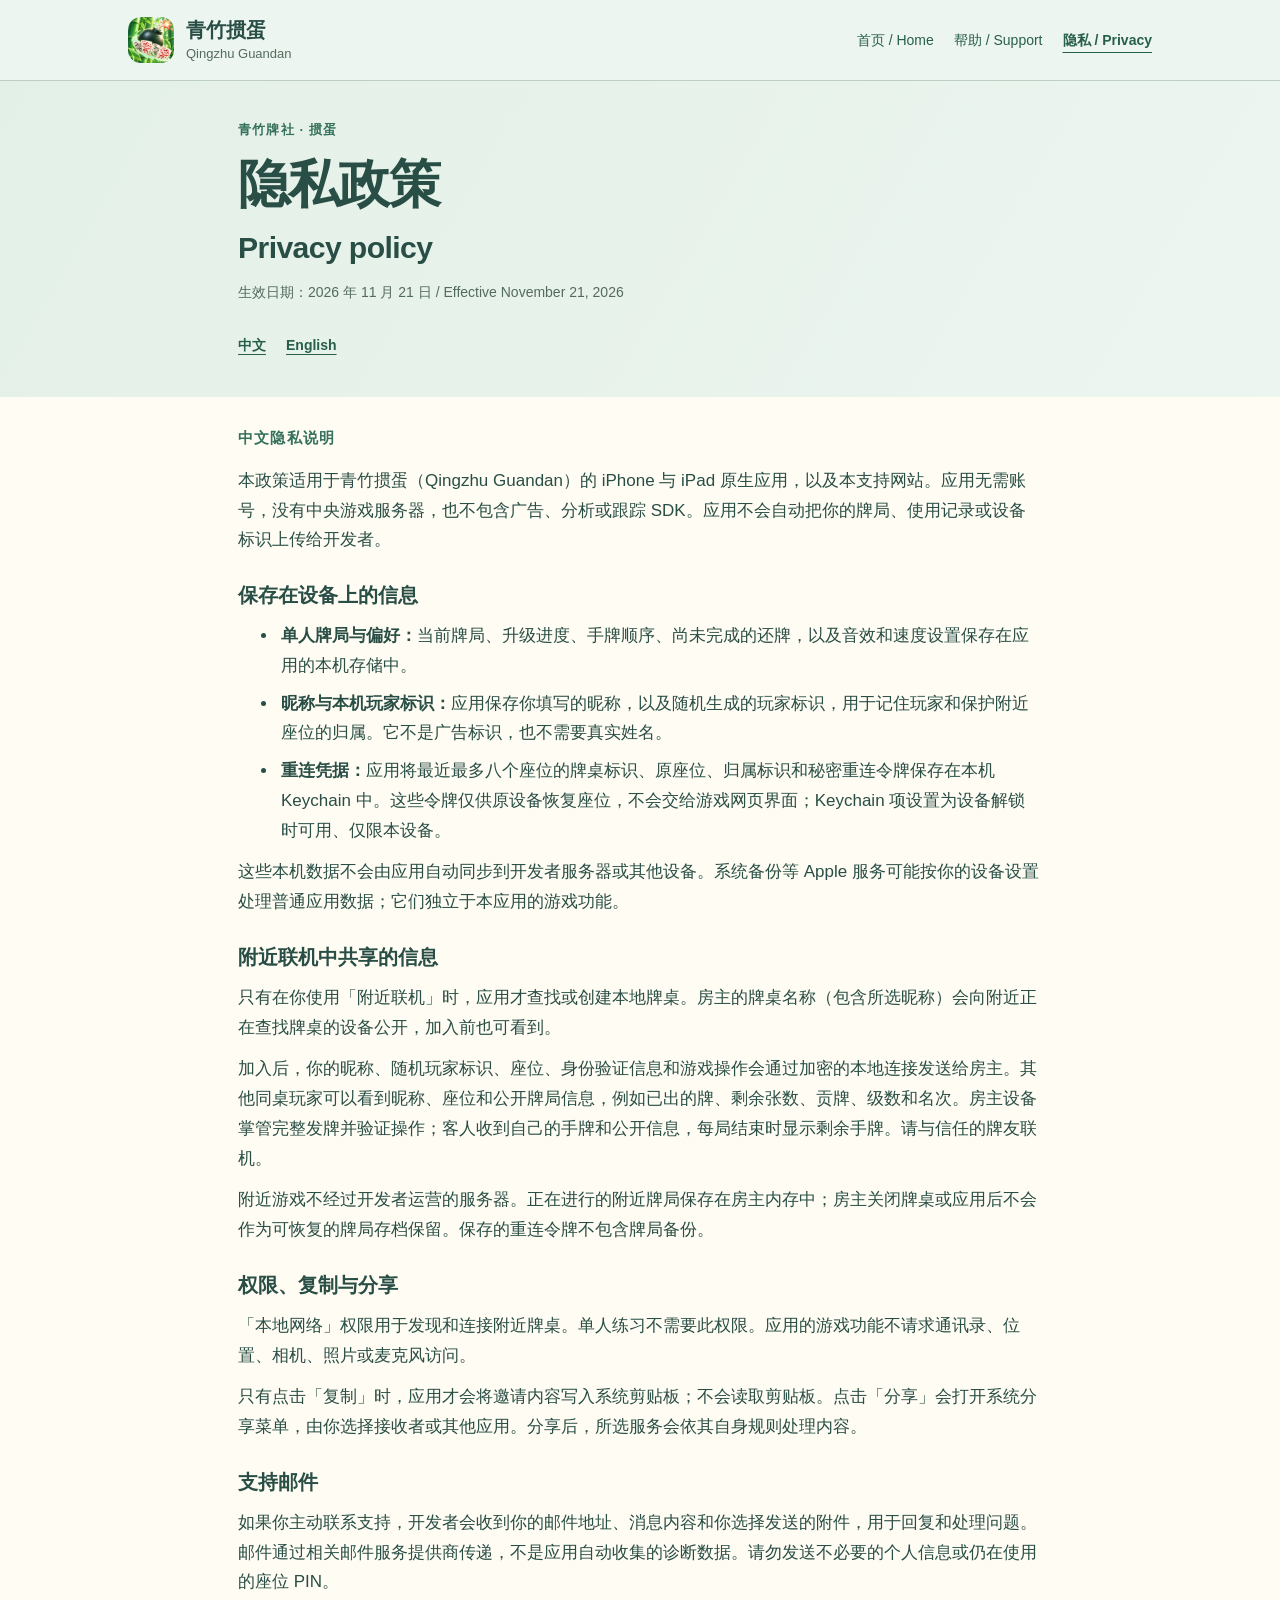
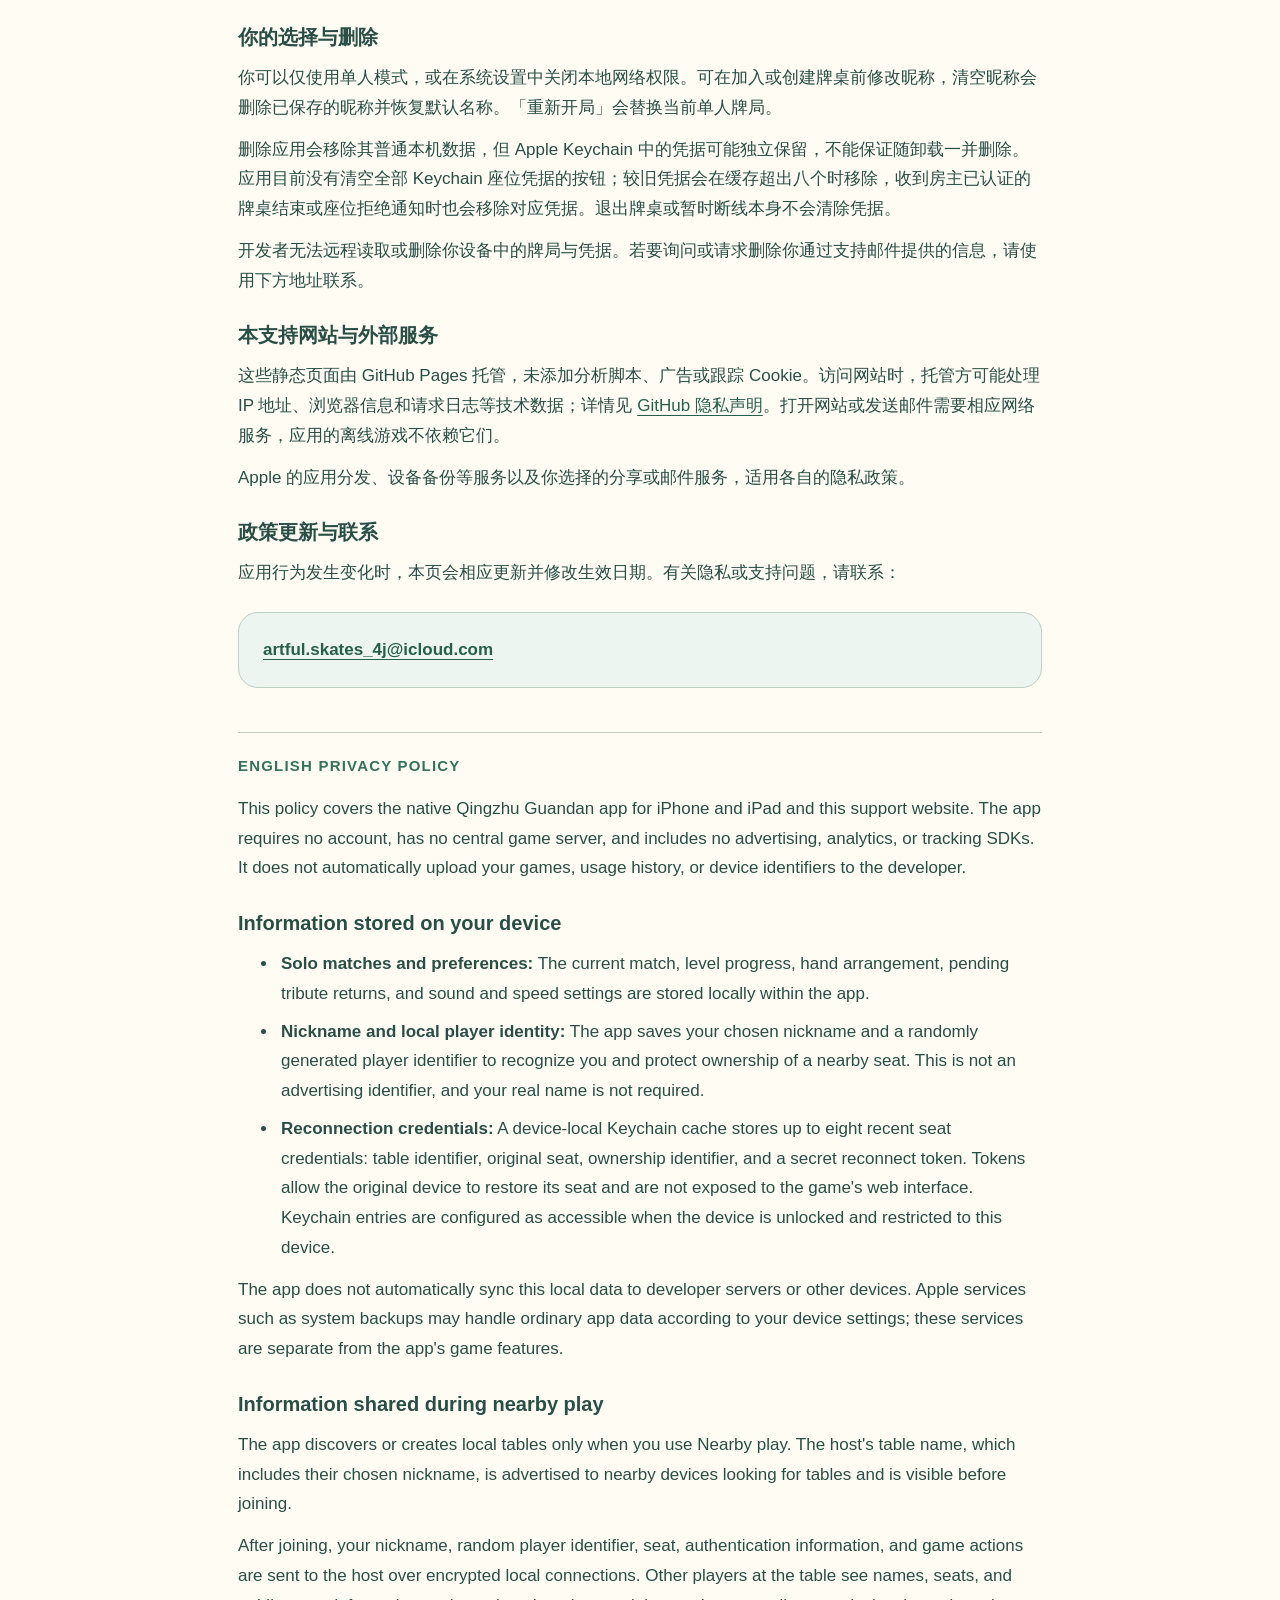
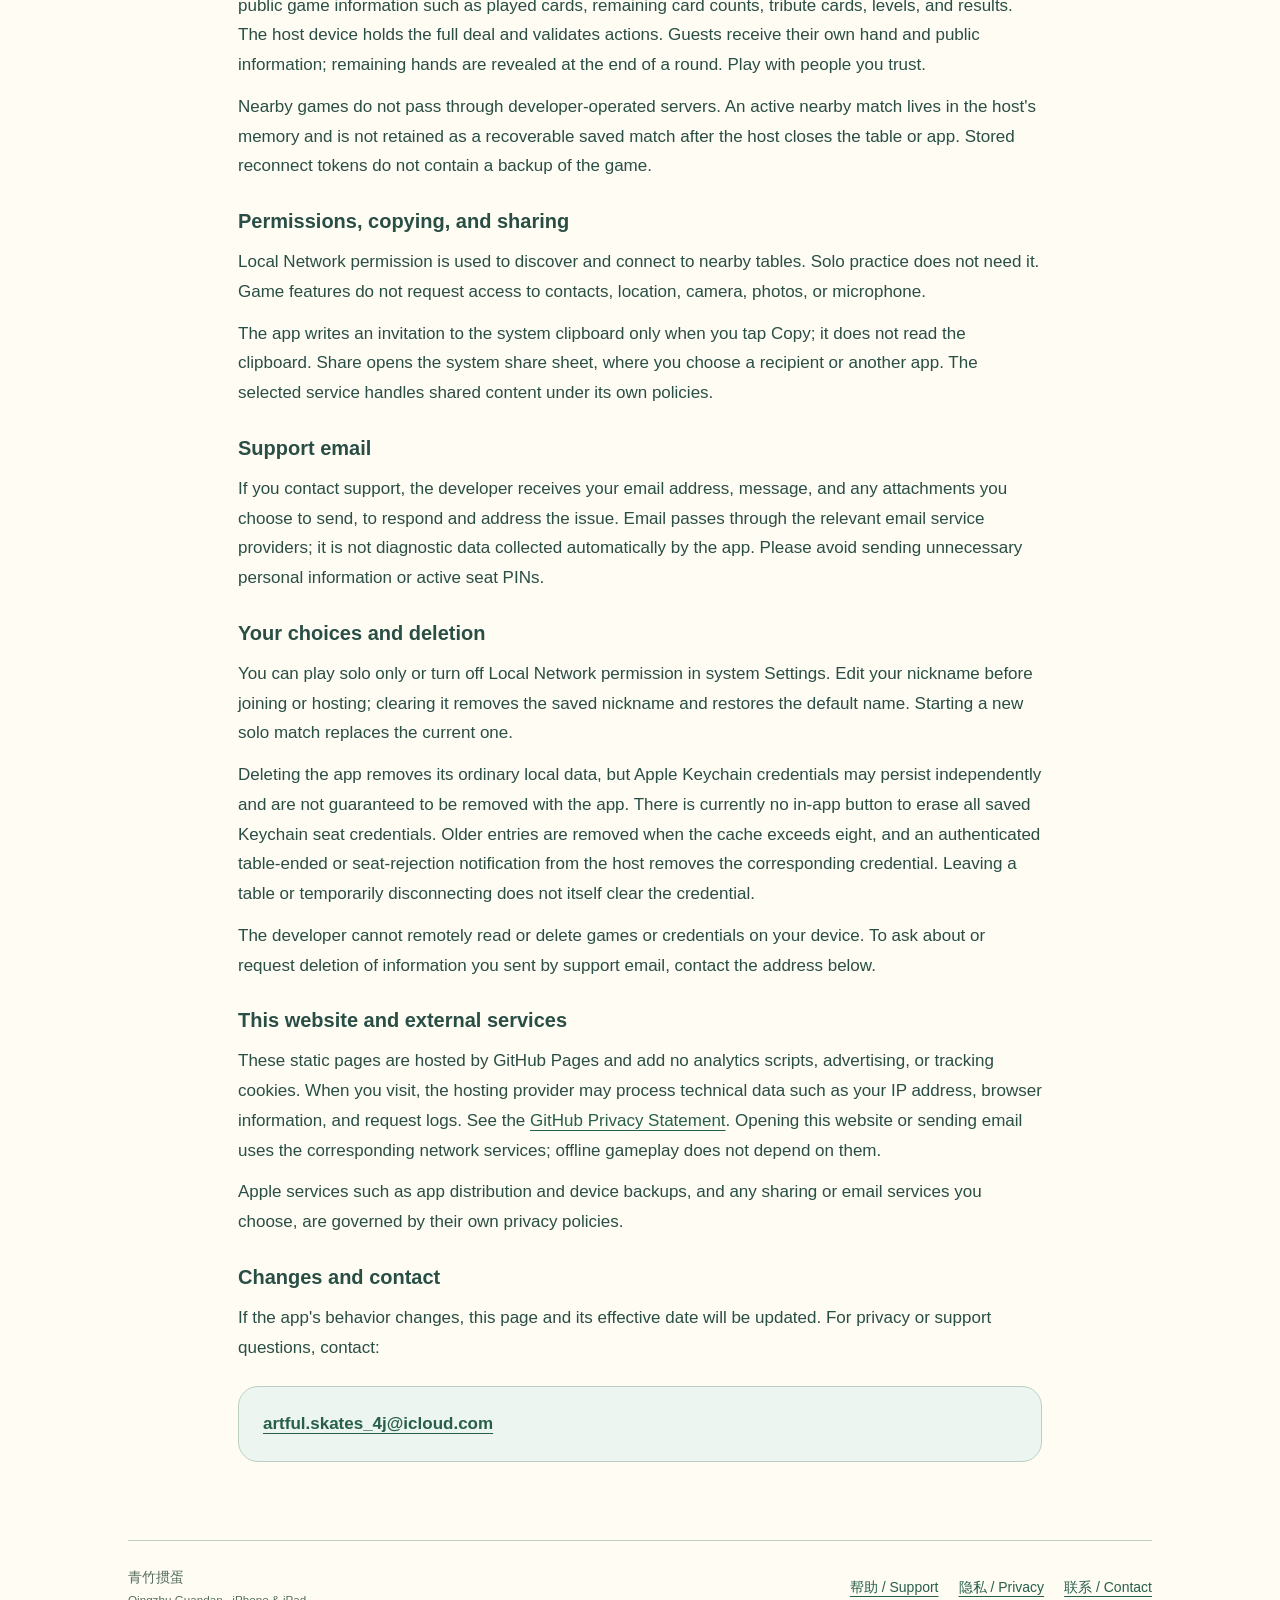
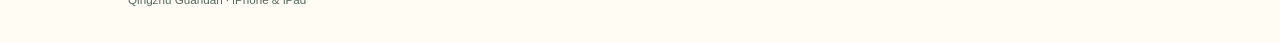
==== privacy.html @ 7cab9f91 "Publish Qingzhu Guandan support and privacy pages" ====
<!doctype html>
<html lang="zh-Hans">
<head>
<meta charset="utf-8">
<meta name="viewport" content="width=device-width, initial-scale=1">
<meta name="theme-color" content="#edf5f0">
<title>隐私政策 / Privacy — 青竹掼蛋 · Qingzhu Guandan</title>
<meta name="description" content="青竹掼蛋隐私政策：本机存储、附近牌桌、重连凭据与支持邮件。 Privacy information for the native Qingzhu Guandan app.">
<link rel="canonical" href="https://monadroit.github.io/GuanDanSupport/privacy.html">
<link rel="icon" type="image/png" href="icon.png">
<link rel="apple-touch-icon" href="icon.png">
<link rel="stylesheet" href="style.css">
</head>
<body>
<a class="skip" href="#main">跳到正文 / Skip to content</a>
<header class="site-header"><div class="header-inner"><a class="brand" href="index.html"><img src="icon.png" alt="" width="46" height="46"><span>青竹掼蛋<small lang="en">Qingzhu Guandan</small></span></a><nav class="nav" aria-label="主导航 / Main navigation"><a href="index.html">首页 / Home</a><a href="support.html">帮助 / Support</a><a href="privacy.html" aria-current="page">隐私 / Privacy</a></nav></div></header>
<div class="page-header"><div><p class="eyebrow">青竹牌社 · 掼蛋</p><h1>隐私政策<span lang="en">Privacy policy</span></h1><p class="date">生效日期：2026 年 11 月 21 日 / Effective November 21, 2026</p><nav class="language-nav" aria-label="正文语言 / Content language"><a href="#zh" lang="zh-Hans">中文</a><a href="#en" lang="en">English</a></nav></div></div>
<main id="main">
<section class="language-section" id="zh" lang="zh-Hans" aria-labelledby="zh-title">
<h2 class="language-title" id="zh-title">中文隐私说明</h2>
<p>本政策适用于青竹掼蛋（Qingzhu Guandan）的 iPhone 与 iPad 原生应用，以及本支持网站。应用无需账号，没有中央游戏服务器，也不包含广告、分析或跟踪 SDK。应用不会自动把你的牌局、使用记录或设备标识上传给开发者。</p>
<h3>保存在设备上的信息</h3>
<ul>
<li><strong>单人牌局与偏好：</strong>当前牌局、升级进度、手牌顺序、尚未完成的还牌，以及音效和速度设置保存在应用的本机存储中。</li>
<li><strong>昵称与本机玩家标识：</strong>应用保存你填写的昵称，以及随机生成的玩家标识，用于记住玩家和保护附近座位的归属。它不是广告标识，也不需要真实姓名。</li>
<li><strong>重连凭据：</strong>应用将最近最多八个座位的牌桌标识、原座位、归属标识和秘密重连令牌保存在本机 Keychain 中。这些令牌仅供原设备恢复座位，不会交给游戏网页界面；Keychain 项设置为设备解锁时可用、仅限本设备。</li>
</ul>
<p>这些本机数据不会由应用自动同步到开发者服务器或其他设备。系统备份等 Apple 服务可能按你的设备设置处理普通应用数据；它们独立于本应用的游戏功能。</p>
<h3>附近联机中共享的信息</h3>
<p>只有在你使用「附近联机」时，应用才查找或创建本地牌桌。房主的牌桌名称（包含所选昵称）会向附近正在查找牌桌的设备公开，加入前也可看到。</p>
<p>加入后，你的昵称、随机玩家标识、座位、身份验证信息和游戏操作会通过加密的本地连接发送给房主。其他同桌玩家可以看到昵称、座位和公开牌局信息，例如已出的牌、剩余张数、贡牌、级数和名次。房主设备掌管完整发牌并验证操作；客人收到自己的手牌和公开信息，每局结束时显示剩余手牌。请与信任的牌友联机。</p>
<p>附近游戏不经过开发者运营的服务器。正在进行的附近牌局保存在房主内存中；房主关闭牌桌或应用后不会作为可恢复的牌局存档保留。保存的重连令牌不包含牌局备份。</p>
<h3>权限、复制与分享</h3>
<p>「本地网络」权限用于发现和连接附近牌桌。单人练习不需要此权限。应用的游戏功能不请求通讯录、位置、相机、照片或麦克风访问。</p>
<p>只有点击「复制」时，应用才会将邀请内容写入系统剪贴板；不会读取剪贴板。点击「分享」会打开系统分享菜单，由你选择接收者或其他应用。分享后，所选服务会依其自身规则处理内容。</p>
<h3>支持邮件</h3>
<p>如果你主动联系支持，开发者会收到你的邮件地址、消息内容和你选择发送的附件，用于回复和处理问题。邮件通过相关邮件服务提供商传递，不是应用自动收集的诊断数据。请勿发送不必要的个人信息或仍在使用的座位 PIN。</p>
<h3>你的选择与删除</h3>
<p>你可以仅使用单人模式，或在系统设置中关闭本地网络权限。可在加入或创建牌桌前修改昵称，清空昵称会删除已保存的昵称并恢复默认名称。「重新开局」会替换当前单人牌局。</p>
<p>删除应用会移除其普通本机数据，但 Apple Keychain 中的凭据可能独立保留，不能保证随卸载一并删除。应用目前没有清空全部 Keychain 座位凭据的按钮；较旧凭据会在缓存超出八个时移除，收到房主已认证的牌桌结束或座位拒绝通知时也会移除对应凭据。退出牌桌或暂时断线本身不会清除凭据。</p>
<p>开发者无法远程读取或删除你设备中的牌局与凭据。若要询问或请求删除你通过支持邮件提供的信息，请使用下方地址联系。</p>
<h3>本支持网站与外部服务</h3>
<p>这些静态页面由 GitHub Pages 托管，未添加分析脚本、广告或跟踪 Cookie。访问网站时，托管方可能处理 IP 地址、浏览器信息和请求日志等技术数据；详情见 <a href="https://docs.github.com/en/site-policy/privacy-policies/github-general-privacy-statement">GitHub 隐私声明</a>。打开网站或发送邮件需要相应网络服务，应用的离线游戏不依赖它们。</p>
<p>Apple 的应用分发、设备备份等服务以及你选择的分享或邮件服务，适用各自的隐私政策。</p>
<h3>政策更新与联系</h3>
<p>应用行为发生变化时，本页会相应更新并修改生效日期。有关隐私或支持问题，请联系：</p>
<div class="contact"><a href="mailto:artful.skates_4j@icloud.com?subject=Qingzhu%20Guandan%20privacy">artful.skates_4j@icloud.com</a></div>
</section>
<section class="language-section" id="en" lang="en" aria-labelledby="en-title">
<h2 class="language-title" id="en-title">ENGLISH PRIVACY POLICY</h2>
<p>This policy covers the native Qingzhu Guandan app for iPhone and iPad and this support website. The app requires no account, has no central game server, and includes no advertising, analytics, or tracking SDKs. It does not automatically upload your games, usage history, or device identifiers to the developer.</p>
<h3>Information stored on your device</h3>
<ul>
<li><strong>Solo matches and preferences:</strong> The current match, level progress, hand arrangement, pending tribute returns, and sound and speed settings are stored locally within the app.</li>
<li><strong>Nickname and local player identity:</strong> The app saves your chosen nickname and a randomly generated player identifier to recognize you and protect ownership of a nearby seat. This is not an advertising identifier, and your real name is not required.</li>
<li><strong>Reconnection credentials:</strong> A device-local Keychain cache stores up to eight recent seat credentials: table identifier, original seat, ownership identifier, and a secret reconnect token. Tokens allow the original device to restore its seat and are not exposed to the game's web interface. Keychain entries are configured as accessible when the device is unlocked and restricted to this device.</li>
</ul>
<p>The app does not automatically sync this local data to developer servers or other devices. Apple services such as system backups may handle ordinary app data according to your device settings; these services are separate from the app's game features.</p>
<h3>Information shared during nearby play</h3>
<p>The app discovers or creates local tables only when you use Nearby play. The host's table name, which includes their chosen nickname, is advertised to nearby devices looking for tables and is visible before joining.</p>
<p>After joining, your nickname, random player identifier, seat, authentication information, and game actions are sent to the host over encrypted local connections. Other players at the table see names, seats, and public game information such as played cards, remaining card counts, tribute cards, levels, and results. The host device holds the full deal and validates actions. Guests receive their own hand and public information; remaining hands are revealed at the end of a round. Play with people you trust.</p>
<p>Nearby games do not pass through developer-operated servers. An active nearby match lives in the host's memory and is not retained as a recoverable saved match after the host closes the table or app. Stored reconnect tokens do not contain a backup of the game.</p>
<h3>Permissions, copying, and sharing</h3>
<p>Local Network permission is used to discover and connect to nearby tables. Solo practice does not need it. Game features do not request access to contacts, location, camera, photos, or microphone.</p>
<p>The app writes an invitation to the system clipboard only when you tap Copy; it does not read the clipboard. Share opens the system share sheet, where you choose a recipient or another app. The selected service handles shared content under its own policies.</p>
<h3>Support email</h3>
<p>If you contact support, the developer receives your email address, message, and any attachments you choose to send, to respond and address the issue. Email passes through the relevant email service providers; it is not diagnostic data collected automatically by the app. Please avoid sending unnecessary personal information or active seat PINs.</p>
<h3>Your choices and deletion</h3>
<p>You can play solo only or turn off Local Network permission in system Settings. Edit your nickname before joining or hosting; clearing it removes the saved nickname and restores the default name. Starting a new solo match replaces the current one.</p>
<p>Deleting the app removes its ordinary local data, but Apple Keychain credentials may persist independently and are not guaranteed to be removed with the app. There is currently no in-app button to erase all saved Keychain seat credentials. Older entries are removed when the cache exceeds eight, and an authenticated table-ended or seat-rejection notification from the host removes the corresponding credential. Leaving a table or temporarily disconnecting does not itself clear the credential.</p>
<p>The developer cannot remotely read or delete games or credentials on your device. To ask about or request deletion of information you sent by support email, contact the address below.</p>
<h3>This website and external services</h3>
<p>These static pages are hosted by GitHub Pages and add no analytics scripts, advertising, or tracking cookies. When you visit, the hosting provider may process technical data such as your IP address, browser information, and request logs. See the <a href="https://docs.github.com/en/site-policy/privacy-policies/github-general-privacy-statement">GitHub Privacy Statement</a>. Opening this website or sending email uses the corresponding network services; offline gameplay does not depend on them.</p>
<p>Apple services such as app distribution and device backups, and any sharing or email services you choose, are governed by their own privacy policies.</p>
<h3>Changes and contact</h3>
<p>If the app's behavior changes, this page and its effective date will be updated. For privacy or support questions, contact:</p>
<div class="contact"><a href="mailto:artful.skates_4j@icloud.com?subject=Qingzhu%20Guandan%20privacy">artful.skates_4j@icloud.com</a></div>
</section>
</main>
<footer class="footer"><p>青竹掼蛋<small lang="en">Qingzhu Guandan · iPhone &amp; iPad</small></p><nav aria-label="页脚导航 / Footer navigation"><a href="support.html">帮助 / Support</a><a href="privacy.html">隐私 / Privacy</a><a href="mailto:artful.skates_4j@icloud.com">联系 / Contact</a></nav></footer>
</body>
</html>
---- style.css ----
:root{color-scheme:light;--ink:#294e45;--muted:#536b5d;--jade:#35715c;--cream:#fffcf3;--mint:#cfebdc;--peach:#ffeade;--line:#bccfc2}
*{box-sizing:border-box}
html{scroll-padding-top:24px}
body{margin:0;background:var(--cream);color:var(--ink);font:17px/1.75 -apple-system,BlinkMacSystemFont,"Segoe UI",sans-serif;-webkit-text-size-adjust:100%}
a{color:#275f4c;text-underline-offset:4px;text-decoration-thickness:1px}
a:hover{text-decoration-thickness:2px}
a:focus-visible{outline:3px solid #b75c3d;outline-offset:5px;border-radius:3px}
.skip{position:absolute;left:16px;top:-100px;z-index:2;background:var(--cream);padding:12px 18px;border:2px solid var(--jade);border-radius:12px}
.skip:focus{top:12px}
.site-header{background:#edf5f0;border-bottom:1px solid var(--line)}
.header-inner{max-width:1080px;margin:auto;padding:17px 28px;display:flex;align-items:center;justify-content:space-between;gap:18px}
.brand{display:flex;align-items:center;gap:12px;color:var(--ink);font-size:20px;font-weight:750;text-decoration:none;line-height:1.3}
.brand img{display:block;width:46px;height:46px;border-radius:13px}
.brand small{display:block;font-size:13px;font-weight:500;color:var(--muted);margin-top:3px}
nav{display:flex;flex-wrap:wrap;gap:8px 20px}
nav a{display:inline-flex;align-items:center;min-height:44px;font-size:14px}
.nav a{text-decoration:none}
.nav a[aria-current=page]{font-weight:750;text-decoration:underline;text-underline-offset:7px}
.hero{background:linear-gradient(130deg,#edf5f0 0%,#e3f0e7 62%,#fff1e6 100%);border-bottom:1px solid var(--line)}
.hero-inner{max-width:1080px;margin:auto;padding:64px 28px;display:grid;grid-template-columns:1fr 210px;align-items:center;gap:52px}
.eyebrow{font-size:13px;font-weight:700;letter-spacing:.09em;color:var(--jade);margin:0 0 10px}
h1{font-size:clamp(34px,5vw,52px);line-height:1.25;letter-spacing:-.035em;margin:0 0 14px;overflow-wrap:anywhere}
h1 span{display:block;font-size:.58em;letter-spacing:-.02em;margin-top:12px}
h2{font-size:25px;line-height:1.4;margin:32px 0 12px;letter-spacing:-.02em}
h3{font-size:20px;line-height:1.4;margin:26px 0 9px}
p,ul,ol{margin:12px 0}
li{margin:8px 0;padding-left:3px}
.hero p:not(.eyebrow){max-width:620px;font-size:19px}
.app-icon{display:block;width:210px;height:210px;border-radius:46px;box-shadow:0 12px 0 #bed6c5,0 24px 40px #294e451a;transform:rotate(3deg)}
.buttons{display:flex;flex-wrap:wrap;gap:12px;margin-top:25px}
.button{display:inline-flex;align-items:center;justify-content:center;min-height:48px;padding:11px 20px;border:2px solid var(--jade);border-radius:14px;background:var(--jade);color:var(--cream);font-weight:700;text-decoration:none;line-height:1.5}
.button.secondary{background:var(--cream);color:var(--ink);border-color:var(--line)}
main{max-width:860px;margin:auto;padding:30px 28px 54px;overflow-wrap:break-word}
.home-main{max-width:1080px;padding-top:38px}
.home-main .hero{margin:-38px -28px 0}
.features{display:grid;grid-template-columns:1fr 1fr;gap:24px}
.feature{padding:27px;border:1px solid var(--line);border-radius:24px;background:var(--mint);box-shadow:0 6px 0 #bcd6c6}
.feature.peach{background:var(--peach);border-color:#e4c8b9;box-shadow:0 6px 0 #ecd4c6}
.feature h2{margin:0 0 14px}
.feature h2 span{display:block;font-size:17px;font-weight:500;margin-top:5px}
.feature p[lang=en]{font-size:16px;color:var(--muted)}
.home-help{margin-top:38px}
.page-header{background:linear-gradient(120deg,#e3f0e7,#edf5f0)}
.page-header>div{max-width:860px;margin:auto;padding:38px 28px 30px}
.date{font-size:14px;color:var(--muted)}
.language-nav{margin-top:18px}
.language-nav a{font-weight:650}
.language-section+.language-section{border-top:1px solid var(--line);margin-top:44px;padding-top:22px}
.language-title{color:var(--jade);font-size:15px;font-weight:750;letter-spacing:.08em;margin:0 0 18px}
.contact,.note{padding:22px 24px;border:1px solid var(--line);border-radius:20px;background:#edf5f0;margin:24px 0}
.contact a{font-weight:700;overflow-wrap:anywhere}
.contact h2,.contact h3,.note h2,.note h3{margin-top:0}
.contact p:last-child,.note p:last-child{margin-bottom:0}
.footer{max-width:1024px;margin:auto;padding:24px 0 32px;border-top:1px solid var(--line);display:flex;align-items:center;justify-content:space-between;gap:20px;font-size:14px}
.footer p{margin:0;color:var(--muted)}
.footer small{display:block}
@media(max-width:740px){.header-inner{padding:15px 21px;align-items:flex-start;flex-direction:column;gap:8px}.brand{font-size:19px}.nav{gap:8px 22px}.hero-inner{grid-template-columns:1fr;padding:32px 22px 38px;gap:28px}.app-icon{width:112px;height:112px;border-radius:26px;grid-row:1;box-shadow:0 7px 0 #bed6c5,0 16px 25px #294e451a}.hero p:not(.eyebrow){font-size:18px}.features{grid-template-columns:1fr;gap:25px}.feature{padding:24px}.page-header>div{padding:28px 22px 22px}main{padding:24px 22px 40px}.home-main{padding-top:28px}.home-main .hero{margin:-28px -22px 0}h2{font-size:23px}.contact,.note{padding:20px}.footer{margin:0 22px;align-items:flex-start;flex-direction:column;gap:12px}}
@media(prefers-reduced-motion:reduce){html{scroll-behavior:auto}}
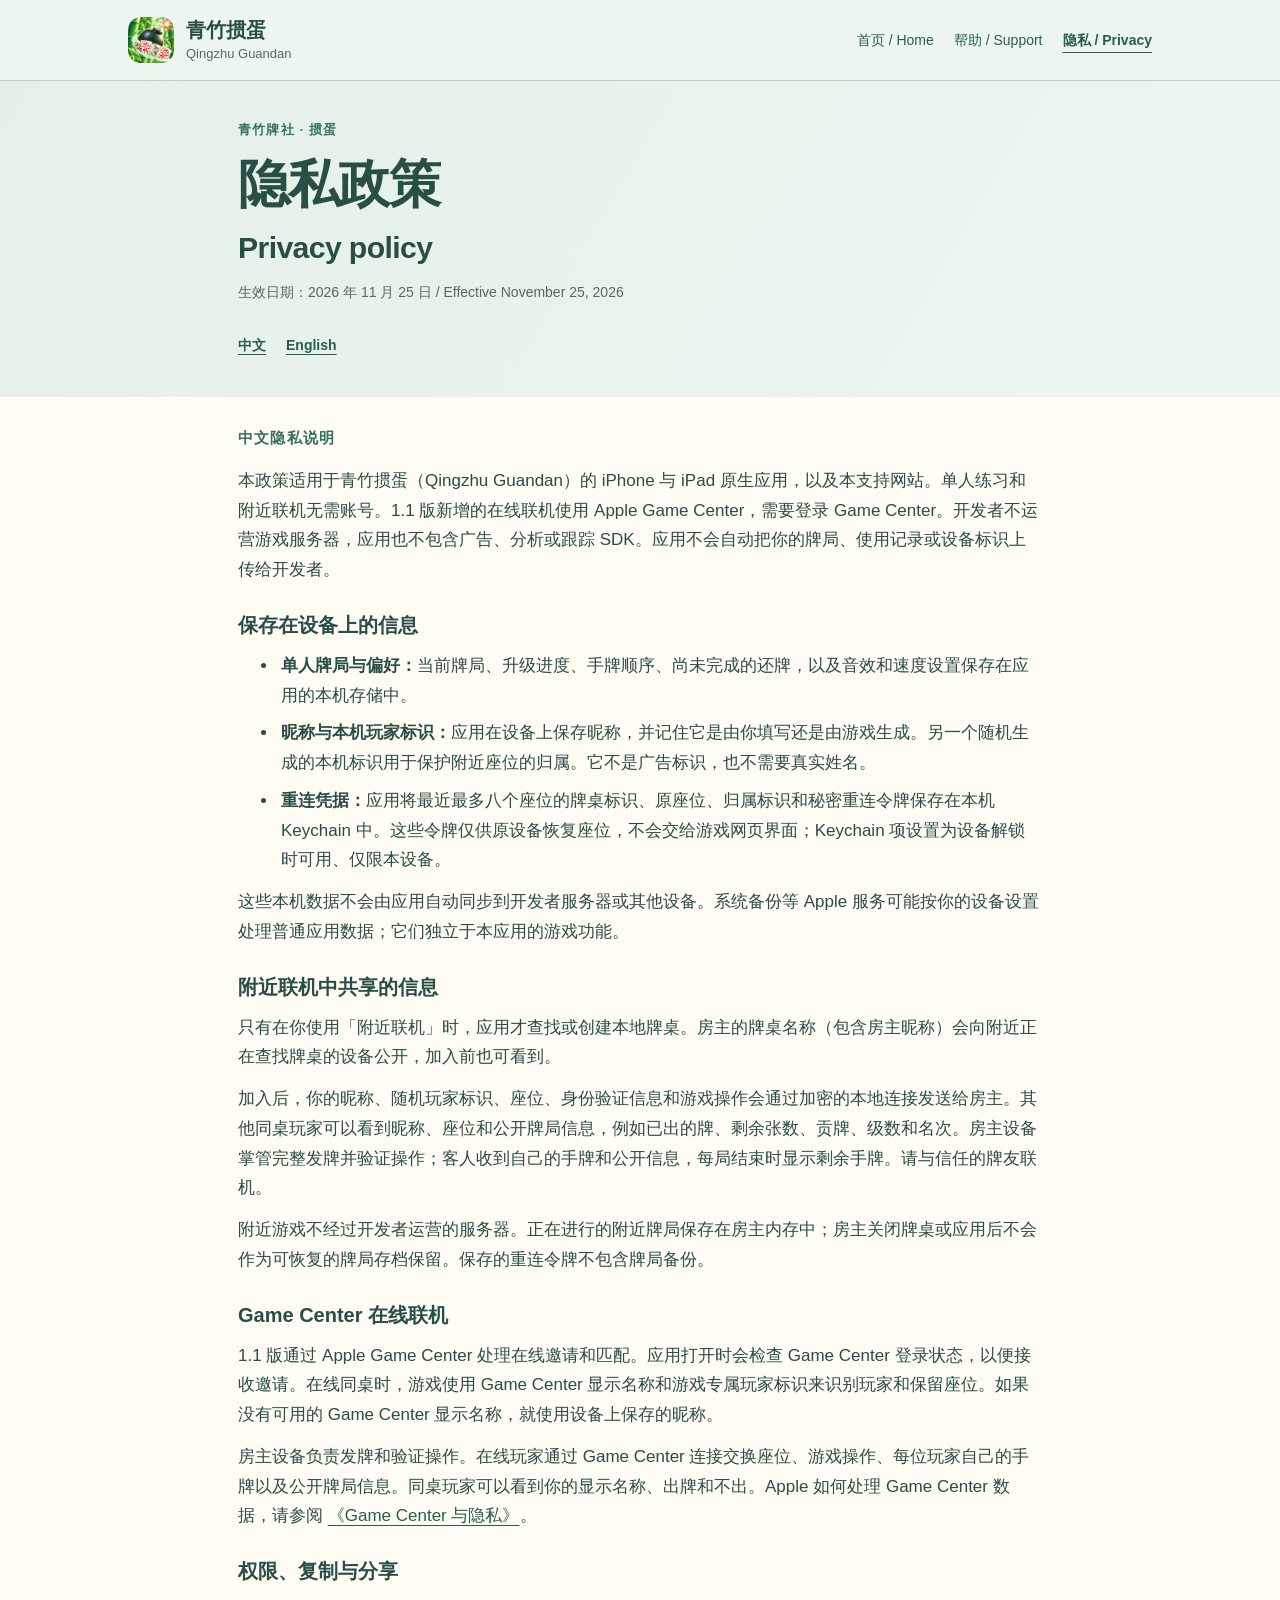
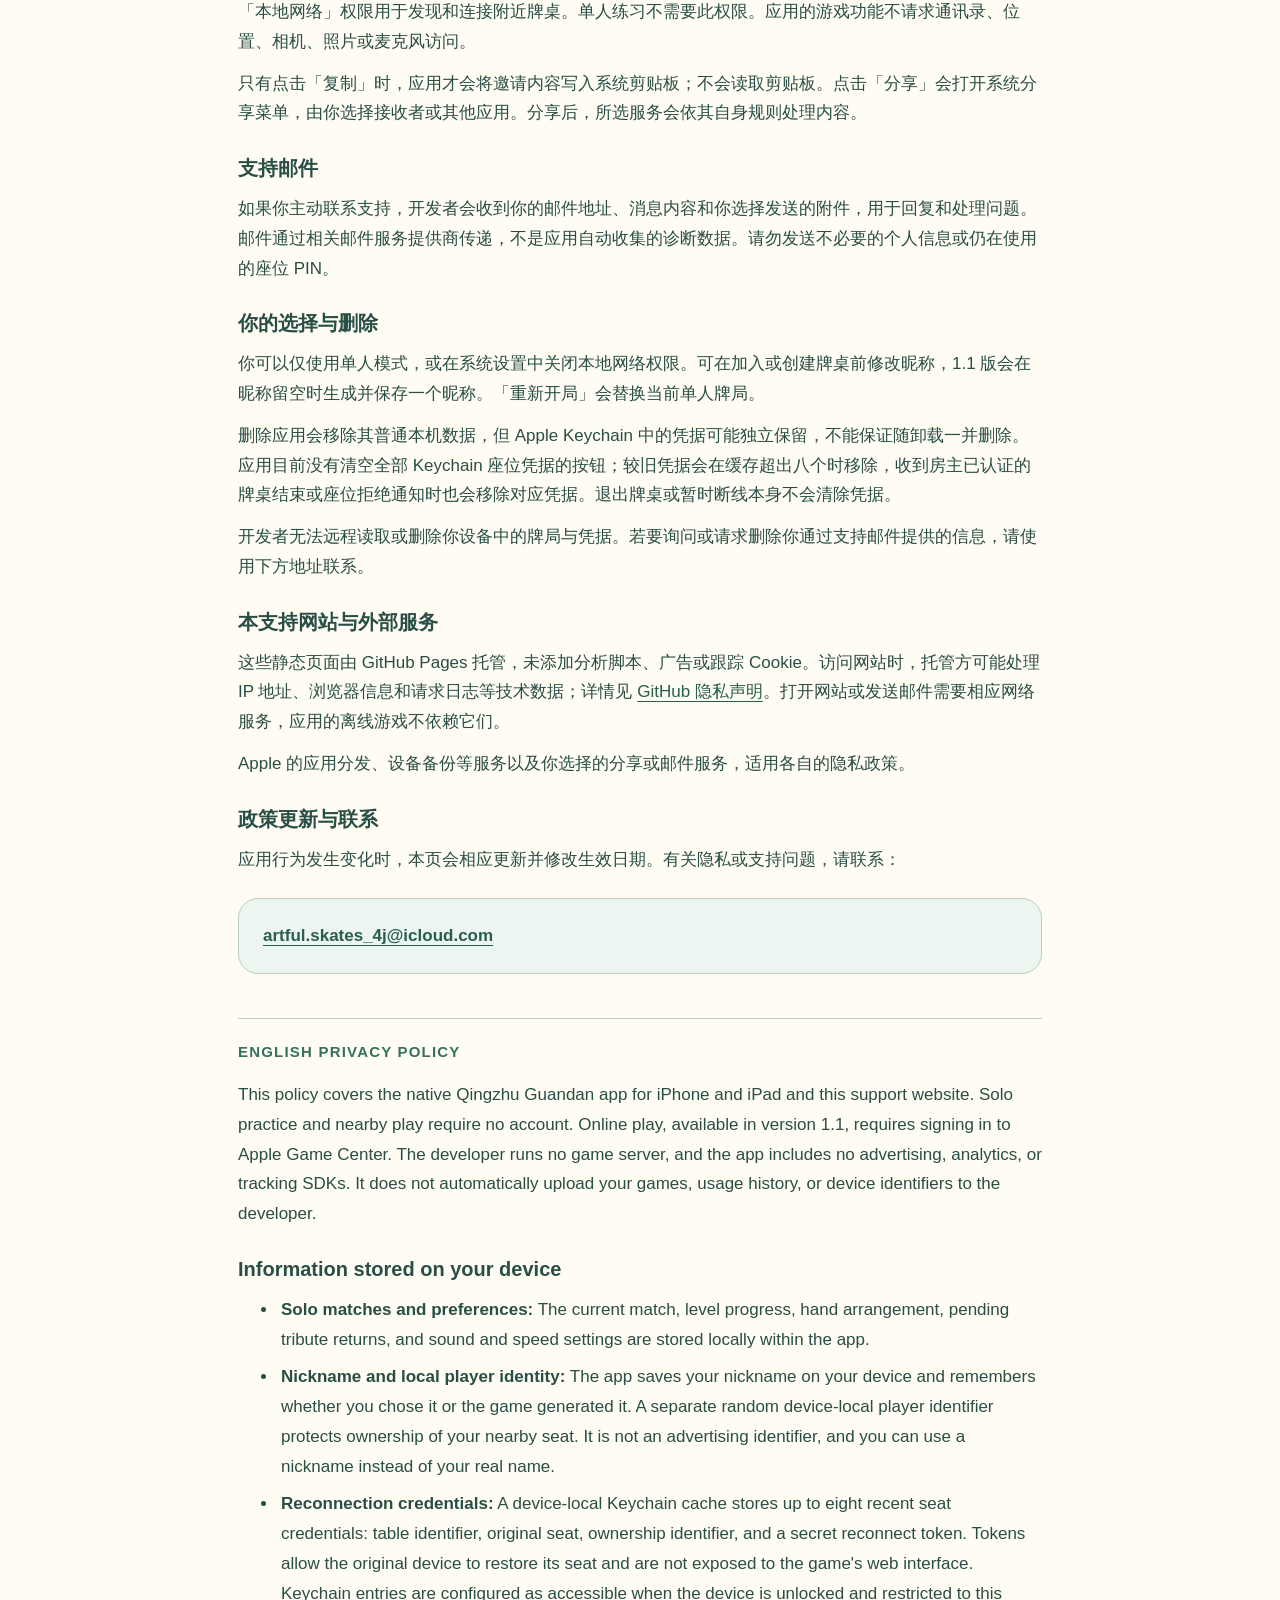
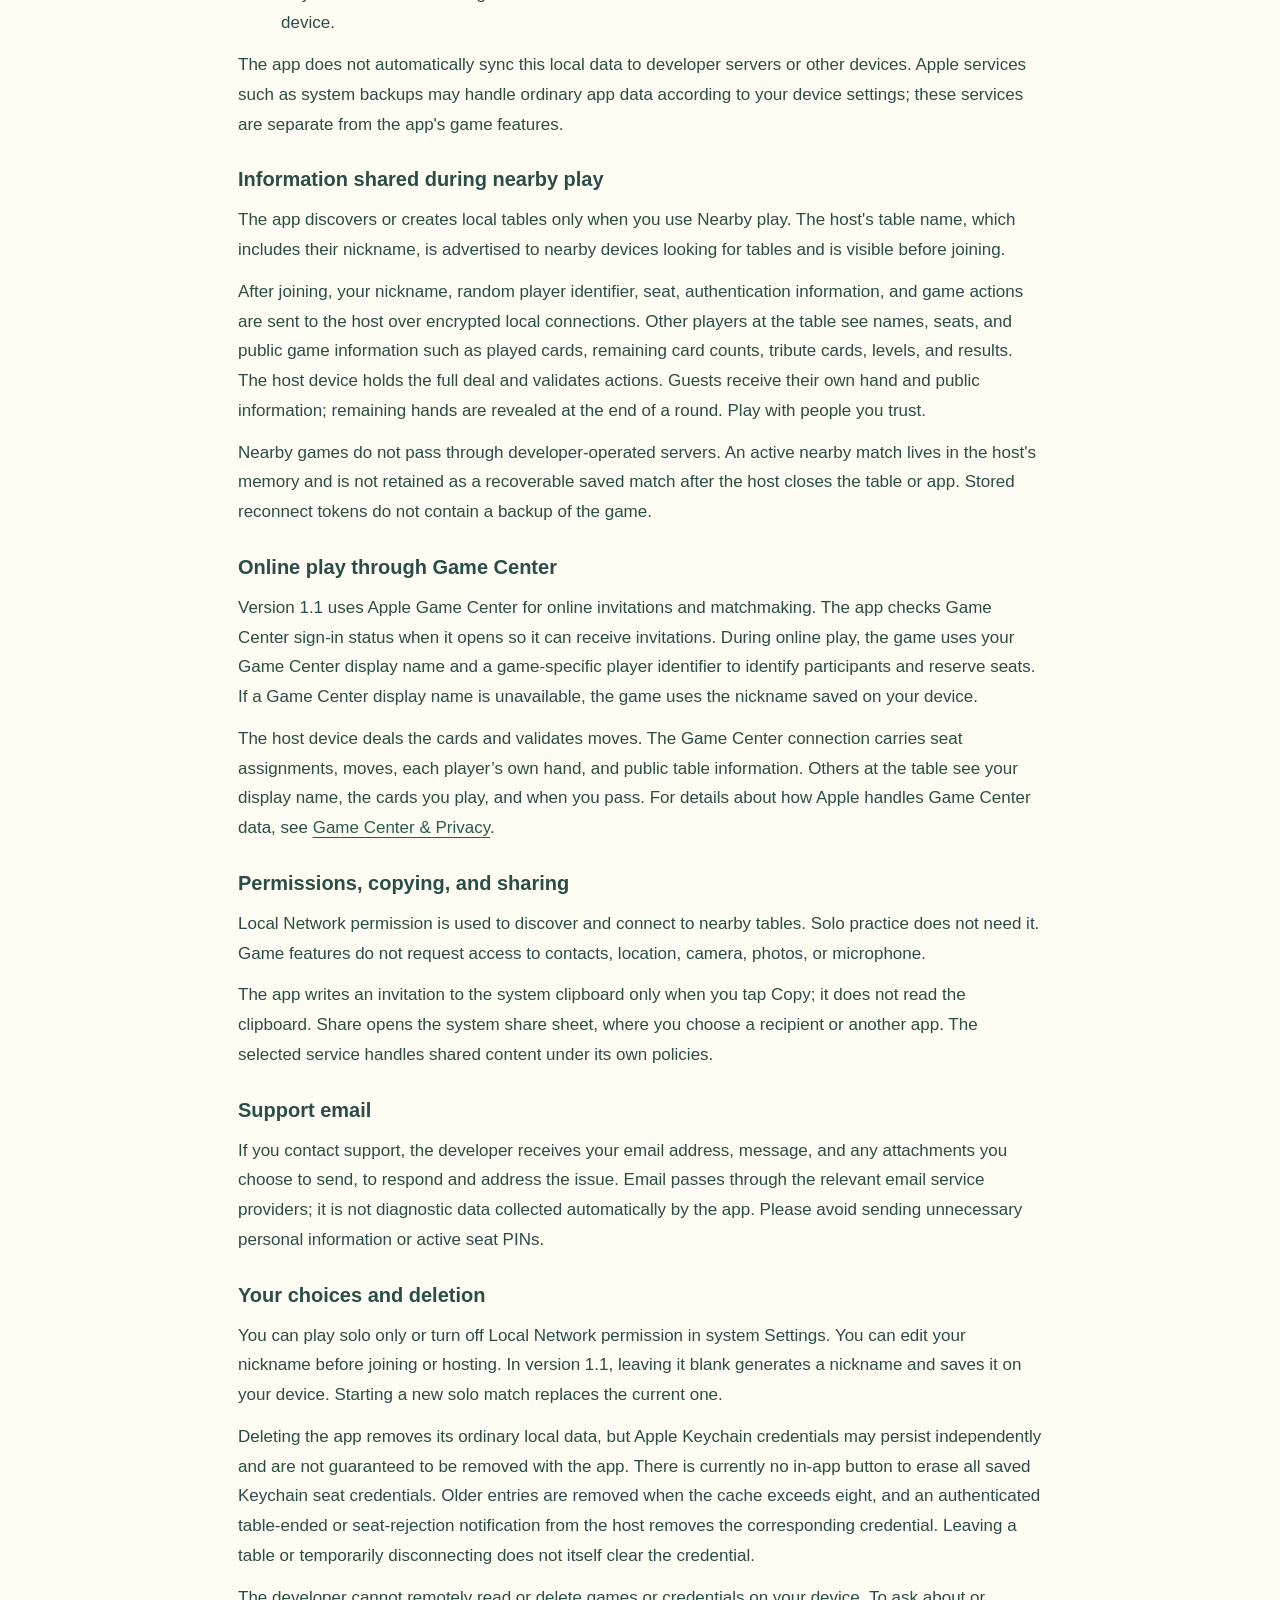
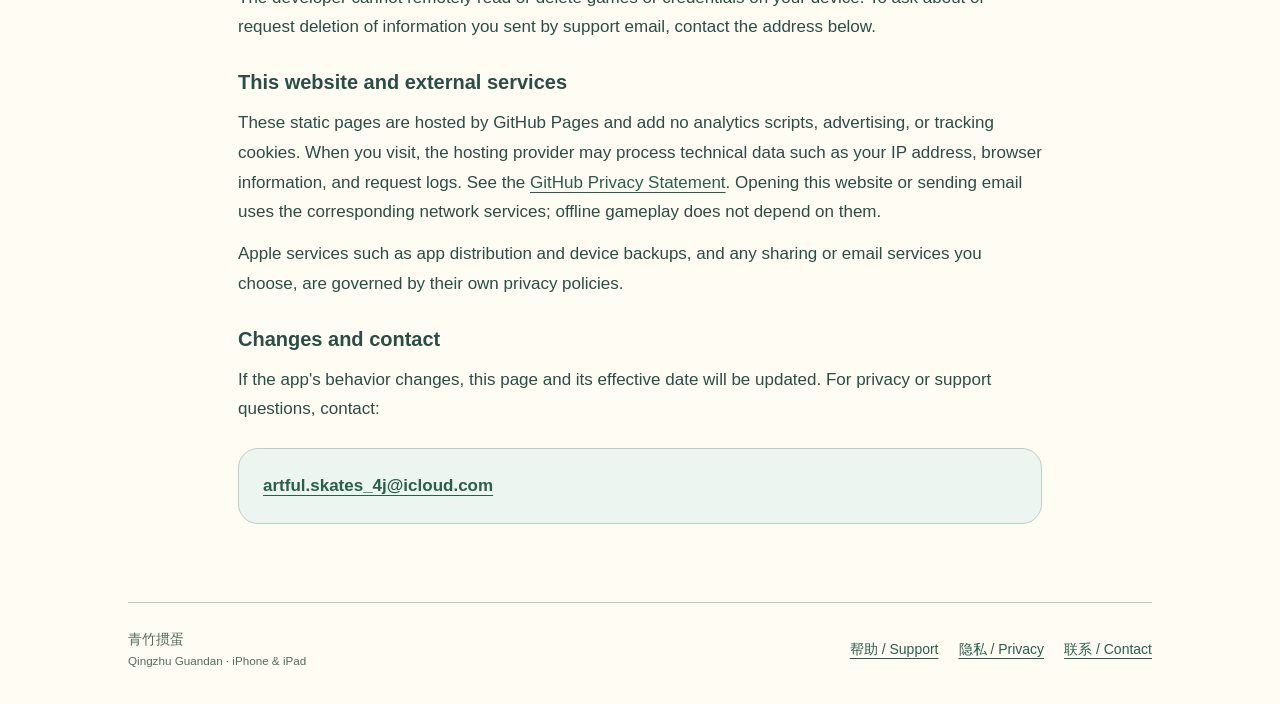
==== commit 5f4201c4: "Document Guandan 1.1 online play and nickname privacy" ====
--- a/privacy.html
+++ b/privacy.html
@@ -5,7 +5,7 @@
 <meta name="viewport" content="width=device-width, initial-scale=1">
 <meta name="theme-color" content="#edf5f0">
 <title>隐私政策 / Privacy — 青竹掼蛋 · Qingzhu Guandan</title>
-<meta name="description" content="青竹掼蛋隐私政策：本机存储、附近牌桌、重连凭据与支持邮件。 Privacy information for the native Qingzhu Guandan app.">
+<meta name="description" content="青竹掼蛋隐私政策：本机存储、附近牌桌、Game Center 在线联机、重连凭据与支持邮件。 Privacy information for the native Qingzhu Guandan app.">
 <link rel="canonical" href="https://monadroit.github.io/GuanDanSupport/privacy.html">
 <link rel="icon" type="image/png" href="icon.png">
 <link rel="apple-touch-icon" href="icon.png">
@@ -14,29 +14,32 @@
 <body>
 <a class="skip" href="#main">跳到正文 / Skip to content</a>
 <header class="site-header"><div class="header-inner"><a class="brand" href="index.html"><img src="icon.png" alt="" width="46" height="46"><span>青竹掼蛋<small lang="en">Qingzhu Guandan</small></span></a><nav class="nav" aria-label="主导航 / Main navigation"><a href="index.html">首页 / Home</a><a href="support.html">帮助 / Support</a><a href="privacy.html" aria-current="page">隐私 / Privacy</a></nav></div></header>
-<div class="page-header"><div><p class="eyebrow">青竹牌社 · 掼蛋</p><h1>隐私政策<span lang="en">Privacy policy</span></h1><p class="date">生效日期：2026 年 11 月 21 日 / Effective November 21, 2026</p><nav class="language-nav" aria-label="正文语言 / Content language"><a href="#zh" lang="zh-Hans">中文</a><a href="#en" lang="en">English</a></nav></div></div>
+<div class="page-header"><div><p class="eyebrow">青竹牌社 · 掼蛋</p><h1>隐私政策<span lang="en">Privacy policy</span></h1><p class="date">生效日期：2026 年 11 月 25 日 / Effective November 25, 2026</p><nav class="language-nav" aria-label="正文语言 / Content language"><a href="#zh" lang="zh-Hans">中文</a><a href="#en" lang="en">English</a></nav></div></div>
 <main id="main">
 <section class="language-section" id="zh" lang="zh-Hans" aria-labelledby="zh-title">
 <h2 class="language-title" id="zh-title">中文隐私说明</h2>
-<p>本政策适用于青竹掼蛋（Qingzhu Guandan）的 iPhone 与 iPad 原生应用，以及本支持网站。应用无需账号，没有中央游戏服务器，也不包含广告、分析或跟踪 SDK。应用不会自动把你的牌局、使用记录或设备标识上传给开发者。</p>
+<p>本政策适用于青竹掼蛋（Qingzhu Guandan）的 iPhone 与 iPad 原生应用，以及本支持网站。单人练习和附近联机无需账号。1.1 版新增的在线联机使用 Apple Game Center，需要登录 Game Center。开发者不运营游戏服务器，应用也不包含广告、分析或跟踪 SDK。应用不会自动把你的牌局、使用记录或设备标识上传给开发者。</p>
 <h3>保存在设备上的信息</h3>
 <ul>
 <li><strong>单人牌局与偏好：</strong>当前牌局、升级进度、手牌顺序、尚未完成的还牌，以及音效和速度设置保存在应用的本机存储中。</li>
-<li><strong>昵称与本机玩家标识：</strong>应用保存你填写的昵称，以及随机生成的玩家标识，用于记住玩家和保护附近座位的归属。它不是广告标识，也不需要真实姓名。</li>
+<li><strong>昵称与本机玩家标识：</strong>应用在设备上保存昵称，并记住它是由你填写还是由游戏生成。另一个随机生成的本机标识用于保护附近座位的归属。它不是广告标识，也不需要真实姓名。</li>
 <li><strong>重连凭据：</strong>应用将最近最多八个座位的牌桌标识、原座位、归属标识和秘密重连令牌保存在本机 Keychain 中。这些令牌仅供原设备恢复座位，不会交给游戏网页界面；Keychain 项设置为设备解锁时可用、仅限本设备。</li>
 </ul>
 <p>这些本机数据不会由应用自动同步到开发者服务器或其他设备。系统备份等 Apple 服务可能按你的设备设置处理普通应用数据；它们独立于本应用的游戏功能。</p>
 <h3>附近联机中共享的信息</h3>
-<p>只有在你使用「附近联机」时，应用才查找或创建本地牌桌。房主的牌桌名称（包含所选昵称）会向附近正在查找牌桌的设备公开，加入前也可看到。</p>
+<p>只有在你使用「附近联机」时，应用才查找或创建本地牌桌。房主的牌桌名称（包含房主昵称）会向附近正在查找牌桌的设备公开，加入前也可看到。</p>
 <p>加入后，你的昵称、随机玩家标识、座位、身份验证信息和游戏操作会通过加密的本地连接发送给房主。其他同桌玩家可以看到昵称、座位和公开牌局信息，例如已出的牌、剩余张数、贡牌、级数和名次。房主设备掌管完整发牌并验证操作；客人收到自己的手牌和公开信息，每局结束时显示剩余手牌。请与信任的牌友联机。</p>
 <p>附近游戏不经过开发者运营的服务器。正在进行的附近牌局保存在房主内存中；房主关闭牌桌或应用后不会作为可恢复的牌局存档保留。保存的重连令牌不包含牌局备份。</p>
+<h3>Game Center 在线联机</h3>
+<p>1.1 版通过 Apple Game Center 处理在线邀请和匹配。应用打开时会检查 Game Center 登录状态，以便接收邀请。在线同桌时，游戏使用 Game Center 显示名称和游戏专属玩家标识来识别玩家和保留座位。如果没有可用的 Game Center 显示名称，就使用设备上保存的昵称。</p>
+<p>房主设备负责发牌和验证操作。在线玩家通过 Game Center 连接交换座位、游戏操作、每位玩家自己的手牌以及公开牌局信息。同桌玩家可以看到你的显示名称、出牌和不出。Apple 如何处理 Game Center 数据，请参阅 <a href="https://www.apple.com/legal/privacy/data/zh-cn/game-center/">《Game Center 与隐私》</a>。</p>
 <h3>权限、复制与分享</h3>
 <p>「本地网络」权限用于发现和连接附近牌桌。单人练习不需要此权限。应用的游戏功能不请求通讯录、位置、相机、照片或麦克风访问。</p>
 <p>只有点击「复制」时，应用才会将邀请内容写入系统剪贴板；不会读取剪贴板。点击「分享」会打开系统分享菜单，由你选择接收者或其他应用。分享后，所选服务会依其自身规则处理内容。</p>
 <h3>支持邮件</h3>
 <p>如果你主动联系支持，开发者会收到你的邮件地址、消息内容和你选择发送的附件，用于回复和处理问题。邮件通过相关邮件服务提供商传递，不是应用自动收集的诊断数据。请勿发送不必要的个人信息或仍在使用的座位 PIN。</p>
 <h3>你的选择与删除</h3>
-<p>你可以仅使用单人模式，或在系统设置中关闭本地网络权限。可在加入或创建牌桌前修改昵称，清空昵称会删除已保存的昵称并恢复默认名称。「重新开局」会替换当前单人牌局。</p>
+<p>你可以仅使用单人模式，或在系统设置中关闭本地网络权限。可在加入或创建牌桌前修改昵称，1.1 版会在昵称留空时生成并保存一个昵称。「重新开局」会替换当前单人牌局。</p>
 <p>删除应用会移除其普通本机数据，但 Apple Keychain 中的凭据可能独立保留，不能保证随卸载一并删除。应用目前没有清空全部 Keychain 座位凭据的按钮；较旧凭据会在缓存超出八个时移除，收到房主已认证的牌桌结束或座位拒绝通知时也会移除对应凭据。退出牌桌或暂时断线本身不会清除凭据。</p>
 <p>开发者无法远程读取或删除你设备中的牌局与凭据。若要询问或请求删除你通过支持邮件提供的信息，请使用下方地址联系。</p>
 <h3>本支持网站与外部服务</h3>
@@ -48,25 +51,28 @@
 </section>
 <section class="language-section" id="en" lang="en" aria-labelledby="en-title">
 <h2 class="language-title" id="en-title">ENGLISH PRIVACY POLICY</h2>
-<p>This policy covers the native Qingzhu Guandan app for iPhone and iPad and this support website. The app requires no account, has no central game server, and includes no advertising, analytics, or tracking SDKs. It does not automatically upload your games, usage history, or device identifiers to the developer.</p>
+<p>This policy covers the native Qingzhu Guandan app for iPhone and iPad and this support website. Solo practice and nearby play require no account. Online play, available in version 1.1, requires signing in to Apple Game Center. The developer runs no game server, and the app includes no advertising, analytics, or tracking SDKs. It does not automatically upload your games, usage history, or device identifiers to the developer.</p>
 <h3>Information stored on your device</h3>
 <ul>
 <li><strong>Solo matches and preferences:</strong> The current match, level progress, hand arrangement, pending tribute returns, and sound and speed settings are stored locally within the app.</li>
-<li><strong>Nickname and local player identity:</strong> The app saves your chosen nickname and a randomly generated player identifier to recognize you and protect ownership of a nearby seat. This is not an advertising identifier, and your real name is not required.</li>
+<li><strong>Nickname and local player identity:</strong> The app saves your nickname on your device and remembers whether you chose it or the game generated it. A separate random device-local player identifier protects ownership of your nearby seat. It is not an advertising identifier, and you can use a nickname instead of your real name.</li>
 <li><strong>Reconnection credentials:</strong> A device-local Keychain cache stores up to eight recent seat credentials: table identifier, original seat, ownership identifier, and a secret reconnect token. Tokens allow the original device to restore its seat and are not exposed to the game's web interface. Keychain entries are configured as accessible when the device is unlocked and restricted to this device.</li>
 </ul>
 <p>The app does not automatically sync this local data to developer servers or other devices. Apple services such as system backups may handle ordinary app data according to your device settings; these services are separate from the app's game features.</p>
 <h3>Information shared during nearby play</h3>
-<p>The app discovers or creates local tables only when you use Nearby play. The host's table name, which includes their chosen nickname, is advertised to nearby devices looking for tables and is visible before joining.</p>
+<p>The app discovers or creates local tables only when you use Nearby play. The host's table name, which includes their nickname, is advertised to nearby devices looking for tables and is visible before joining.</p>
 <p>After joining, your nickname, random player identifier, seat, authentication information, and game actions are sent to the host over encrypted local connections. Other players at the table see names, seats, and public game information such as played cards, remaining card counts, tribute cards, levels, and results. The host device holds the full deal and validates actions. Guests receive their own hand and public information; remaining hands are revealed at the end of a round. Play with people you trust.</p>
 <p>Nearby games do not pass through developer-operated servers. An active nearby match lives in the host's memory and is not retained as a recoverable saved match after the host closes the table or app. Stored reconnect tokens do not contain a backup of the game.</p>
+<h3>Online play through Game Center</h3>
+<p>Version 1.1 uses Apple Game Center for online invitations and matchmaking. The app checks Game Center sign-in status when it opens so it can receive invitations. During online play, the game uses your Game Center display name and a game-specific player identifier to identify participants and reserve seats. If a Game Center display name is unavailable, the game uses the nickname saved on your device.</p>
+<p>The host device deals the cards and validates moves. The Game Center connection carries seat assignments, moves, each player’s own hand, and public table information. Others at the table see your display name, the cards you play, and when you pass. For details about how Apple handles Game Center data, see <a href="https://www.apple.com/legal/privacy/data/en/game-center/">Game Center &amp; Privacy</a>.</p>
 <h3>Permissions, copying, and sharing</h3>
 <p>Local Network permission is used to discover and connect to nearby tables. Solo practice does not need it. Game features do not request access to contacts, location, camera, photos, or microphone.</p>
 <p>The app writes an invitation to the system clipboard only when you tap Copy; it does not read the clipboard. Share opens the system share sheet, where you choose a recipient or another app. The selected service handles shared content under its own policies.</p>
 <h3>Support email</h3>
 <p>If you contact support, the developer receives your email address, message, and any attachments you choose to send, to respond and address the issue. Email passes through the relevant email service providers; it is not diagnostic data collected automatically by the app. Please avoid sending unnecessary personal information or active seat PINs.</p>
 <h3>Your choices and deletion</h3>
-<p>You can play solo only or turn off Local Network permission in system Settings. Edit your nickname before joining or hosting; clearing it removes the saved nickname and restores the default name. Starting a new solo match replaces the current one.</p>
+<p>You can play solo only or turn off Local Network permission in system Settings. You can edit your nickname before joining or hosting. In version 1.1, leaving it blank generates a nickname and saves it on your device. Starting a new solo match replaces the current one.</p>
 <p>Deleting the app removes its ordinary local data, but Apple Keychain credentials may persist independently and are not guaranteed to be removed with the app. There is currently no in-app button to erase all saved Keychain seat credentials. Older entries are removed when the cache exceeds eight, and an authenticated table-ended or seat-rejection notification from the host removes the corresponding credential. Leaving a table or temporarily disconnecting does not itself clear the credential.</p>
 <p>The developer cannot remotely read or delete games or credentials on your device. To ask about or request deletion of information you sent by support email, contact the address below.</p>
 <h3>This website and external services</h3>
